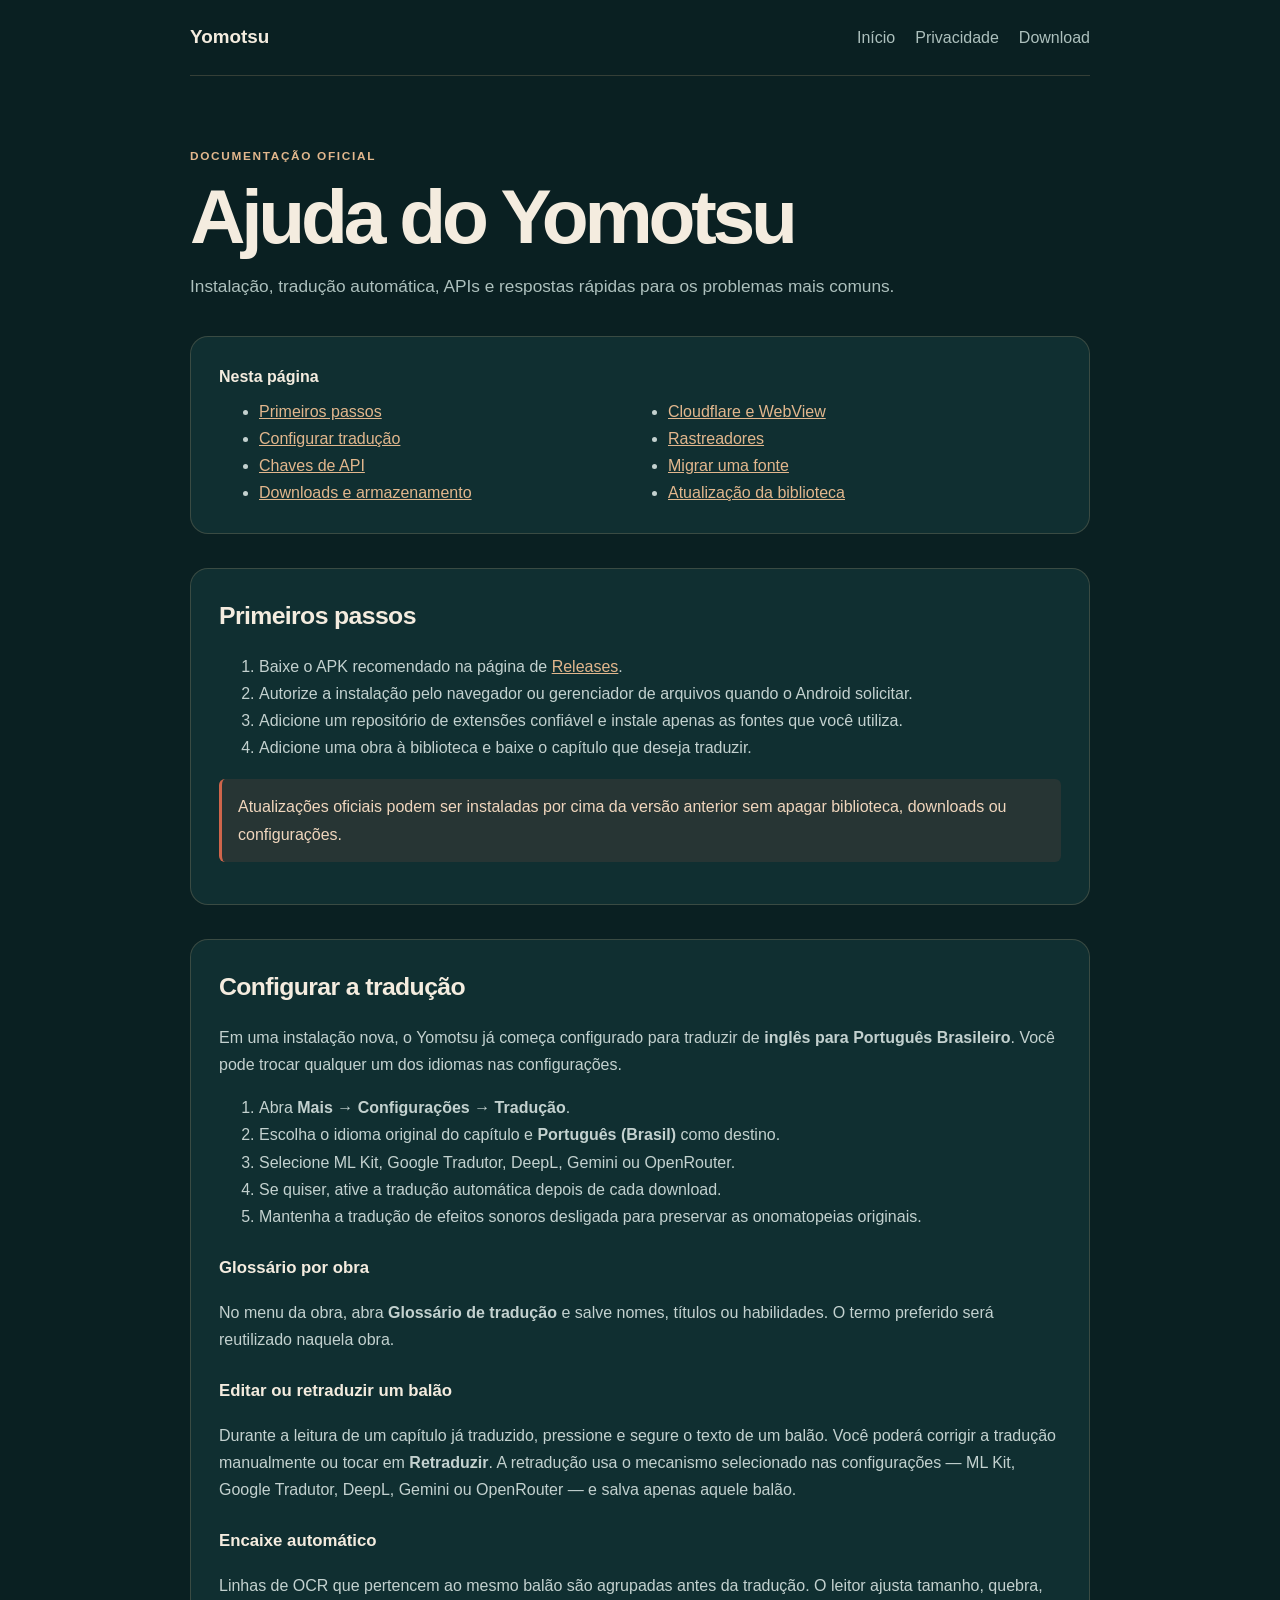
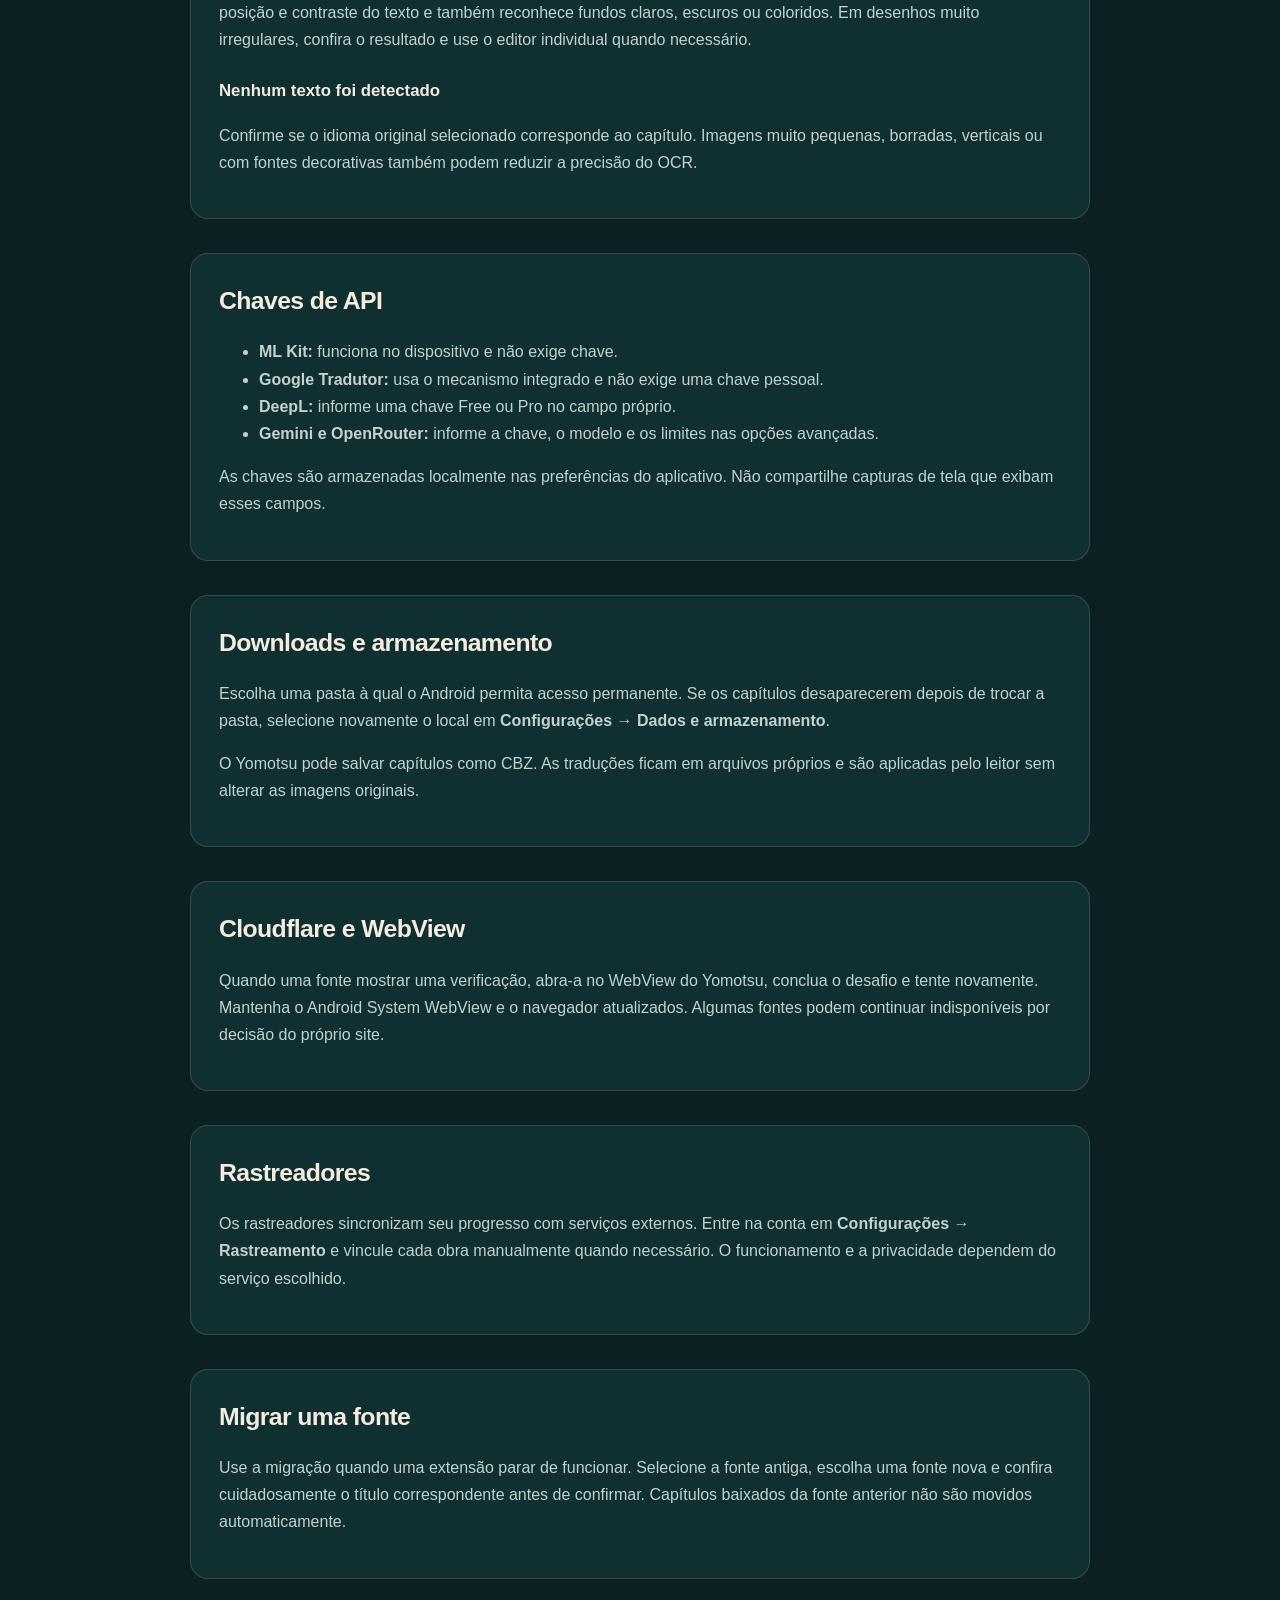
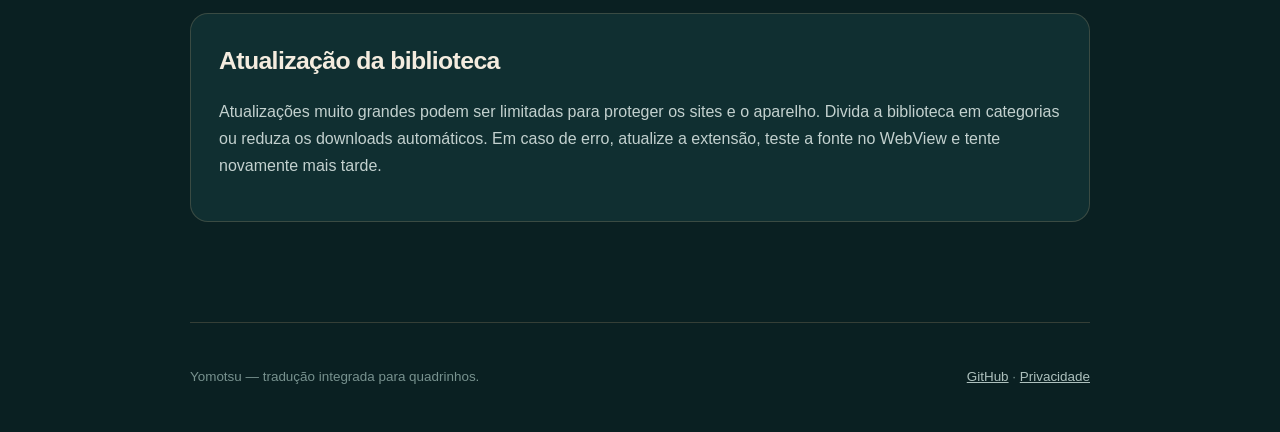
==== help.html @ a803210f "feat: publicação inicial do site yomotsu-app" ====
<!doctype html>
<html lang="pt-BR">
<head>
  <meta charset="utf-8">
  <meta name="viewport" content="width=device-width, initial-scale=1">
  <title>Ajuda — Yomotsu</title>
  <meta name="description" content="Guia em Português Brasileiro para instalar, configurar e solucionar problemas no Yomotsu.">
  <meta name="theme-color" content="#0a2022">
  <link rel="canonical" href="https://kiritsuguxs.github.io/Yomotsu-Oficial/help.html">
  <link rel="stylesheet" href="./docs.css">
</head>
<body>
  <header class="topbar shell">
    <a class="brand" href="./">Yomotsu</a>
    <nav aria-label="Navegação"><a href="./">Início</a><a href="./privacy.html">Privacidade</a><a href="https://github.com/kiritsuguxs/Yomotsu-Oficial/releases/latest">Download</a></nav>
  </header>
  <main class="shell">
    <p class="eyebrow">Documentação oficial</p>
    <h1>Ajuda do Yomotsu</h1>
    <p class="lead">Instalação, tradução automática, APIs e respostas rápidas para os problemas mais comuns.</p>

    <nav class="toc" aria-label="Índice desta página">
      <strong>Nesta página</strong>
      <ul>
        <li><a href="#getting-started">Primeiros passos</a></li>
        <li><a href="#translation">Configurar tradução</a></li>
        <li><a href="#api-keys">Chaves de API</a></li>
        <li><a href="#storage">Downloads e armazenamento</a></li>
        <li><a href="#cloudflare">Cloudflare e WebView</a></li>
        <li><a href="#tracking">Rastreadores</a></li>
        <li><a href="#source-migration">Migrar uma fonte</a></li>
        <li><a href="#library-update">Atualização da biblioteca</a></li>
      </ul>
    </nav>

    <section id="getting-started">
      <h2>Primeiros passos</h2>
      <ol>
        <li>Baixe o APK recomendado na página de <a href="https://github.com/kiritsuguxs/Yomotsu-Oficial/releases/latest">Releases</a>.</li>
        <li>Autorize a instalação pelo navegador ou gerenciador de arquivos quando o Android solicitar.</li>
        <li>Adicione um repositório de extensões confiável e instale apenas as fontes que você utiliza.</li>
        <li>Adicione uma obra à biblioteca e baixe o capítulo que deseja traduzir.</li>
      </ol>
      <p class="note">Atualizações oficiais podem ser instaladas por cima da versão anterior sem apagar biblioteca, downloads ou configurações.</p>
    </section>

    <section id="translation">
      <h2>Configurar a tradução</h2>
      <p>Em uma instalação nova, o Yomotsu já começa configurado para traduzir de <strong>inglês para Português Brasileiro</strong>. Você pode trocar qualquer um dos idiomas nas configurações.</p>
      <ol>
        <li>Abra <strong>Mais → Configurações → Tradução</strong>.</li>
        <li>Escolha o idioma original do capítulo e <strong>Português (Brasil)</strong> como destino.</li>
        <li>Selecione ML Kit, Google Tradutor, DeepL, Gemini ou OpenRouter.</li>
        <li>Se quiser, ative a tradução automática depois de cada download.</li>
        <li>Mantenha a tradução de efeitos sonoros desligada para preservar as onomatopeias originais.</li>
      </ol>
      <h3>Glossário por obra</h3>
      <p>No menu da obra, abra <strong>Glossário de tradução</strong> e salve nomes, títulos ou habilidades. O termo preferido será reutilizado naquela obra.</p>
      <h3>Editar ou retraduzir um balão</h3>
      <p>Durante a leitura de um capítulo já traduzido, pressione e segure o texto de um balão. Você poderá corrigir a tradução manualmente ou tocar em <strong>Retraduzir</strong>. A retradução usa o mecanismo selecionado nas configurações — ML Kit, Google Tradutor, DeepL, Gemini ou OpenRouter — e salva apenas aquele balão.</p>
      <h3>Encaixe automático</h3>
      <p>Linhas de OCR que pertencem ao mesmo balão são agrupadas antes da tradução. O leitor ajusta tamanho, quebra, posição e contraste do texto e também reconhece fundos claros, escuros ou coloridos. Em desenhos muito irregulares, confira o resultado e use o editor individual quando necessário.</p>
      <h3>Nenhum texto foi detectado</h3>
      <p>Confirme se o idioma original selecionado corresponde ao capítulo. Imagens muito pequenas, borradas, verticais ou com fontes decorativas também podem reduzir a precisão do OCR.</p>
    </section>

    <section id="api-keys">
      <h2>Chaves de API</h2>
      <ul>
        <li><strong>ML Kit:</strong> funciona no dispositivo e não exige chave.</li>
        <li><strong>Google Tradutor:</strong> usa o mecanismo integrado e não exige uma chave pessoal.</li>
        <li><strong>DeepL:</strong> informe uma chave Free ou Pro no campo próprio.</li>
        <li><strong>Gemini e OpenRouter:</strong> informe a chave, o modelo e os limites nas opções avançadas.</li>
      </ul>
      <p>As chaves são armazenadas localmente nas preferências do aplicativo. Não compartilhe capturas de tela que exibam esses campos.</p>
    </section>

    <section id="storage">
      <h2>Downloads e armazenamento</h2>
      <p>Escolha uma pasta à qual o Android permita acesso permanente. Se os capítulos desaparecerem depois de trocar a pasta, selecione novamente o local em <strong>Configurações → Dados e armazenamento</strong>.</p>
      <p>O Yomotsu pode salvar capítulos como CBZ. As traduções ficam em arquivos próprios e são aplicadas pelo leitor sem alterar as imagens originais.</p>
    </section>

    <section id="cloudflare">
      <h2>Cloudflare e WebView</h2>
      <p>Quando uma fonte mostrar uma verificação, abra-a no WebView do Yomotsu, conclua o desafio e tente novamente. Mantenha o Android System WebView e o navegador atualizados. Algumas fontes podem continuar indisponíveis por decisão do próprio site.</p>
    </section>

    <section id="tracking">
      <h2>Rastreadores</h2>
      <p>Os rastreadores sincronizam seu progresso com serviços externos. Entre na conta em <strong>Configurações → Rastreamento</strong> e vincule cada obra manualmente quando necessário. O funcionamento e a privacidade dependem do serviço escolhido.</p>
    </section>

    <section id="source-migration">
      <h2>Migrar uma fonte</h2>
      <p>Use a migração quando uma extensão parar de funcionar. Selecione a fonte antiga, escolha uma fonte nova e confira cuidadosamente o título correspondente antes de confirmar. Capítulos baixados da fonte anterior não são movidos automaticamente.</p>
    </section>

    <section id="library-update">
      <h2>Atualização da biblioteca</h2>
      <p>Atualizações muito grandes podem ser limitadas para proteger os sites e o aparelho. Divida a biblioteca em categorias ou reduza os downloads automáticos. Em caso de erro, atualize a extensão, teste a fonte no WebView e tente novamente mais tarde.</p>
    </section>
  </main>
  <footer class="footer shell"><span>Yomotsu — tradução integrada para quadrinhos.</span><span><a href="https://github.com/kiritsuguxs/Yomotsu-Oficial">GitHub</a> · <a href="./privacy.html">Privacidade</a></span></footer>
</body>
</html>
---- docs.css ----
:root {
  --deep: #0a2022;
  --panel: #102f31;
  --coral: #cf654b;
  --sand: #e2b78d;
  --paper: #f4ecdf;
  --muted: #adc0bd;
  --line: rgba(226, 183, 141, .2);
}

* { box-sizing: border-box; }
html { scroll-behavior: smooth; }
body {
  margin: 0;
  background: var(--deep);
  color: var(--paper);
  font-family: Arial, Helvetica, sans-serif;
  line-height: 1.7;
}
a { color: var(--sand); }
.shell { width: min(900px, calc(100% - 36px)); margin-inline: auto; }
.topbar {
  min-height: 76px;
  display: flex;
  align-items: center;
  justify-content: space-between;
  gap: 24px;
  border-bottom: 1px solid var(--line);
}
.brand { color: var(--paper); text-decoration: none; font-size: 1.18rem; font-weight: 800; }
.topbar nav { display: flex; gap: 20px; }
.topbar nav a { color: var(--muted); text-decoration: none; }
.topbar nav a:hover { color: white; }
main { padding-block: 70px 100px; }
.eyebrow {
  margin: 0 0 12px;
  color: var(--sand);
  font-size: .74rem;
  font-weight: 800;
  letter-spacing: .14em;
  text-transform: uppercase;
}
h1 { margin: 0; font-size: clamp(2.6rem, 8vw, 4.8rem); line-height: 1; letter-spacing: -.055em; }
.lead { max-width: 720px; color: var(--muted); font-size: 1.08rem; }
.toc, section {
  margin-top: 34px;
  padding: 26px 28px;
  background: var(--panel);
  border: 1px solid var(--line);
  border-radius: 18px;
}
.toc strong { display: block; margin-bottom: 8px; }
.toc ul { columns: 2; margin-block: 0; }
h2 { margin: 0 0 10px; font-size: 1.55rem; letter-spacing: -.025em; }
h3 { margin: 24px 0 6px; font-size: 1.05rem; }
p, li { color: #c3d1cf; }
code {
  padding: 2px 6px;
  color: #fff5ed;
  background: rgba(207, 101, 75, .22);
  border-radius: 5px;
}
.note {
  margin-top: 18px;
  padding: 14px 16px;
  color: #f0d6bd;
  background: rgba(207, 101, 75, .12);
  border-left: 3px solid var(--coral);
  border-radius: 6px;
}
.footer {
  min-height: 110px;
  display: flex;
  align-items: center;
  justify-content: space-between;
  gap: 24px;
  color: #78928f;
  border-top: 1px solid var(--line);
  font-size: .84rem;
}
.footer a { color: var(--muted); }

@media (max-width: 650px) {
  .topbar nav { gap: 12px; font-size: .85rem; }
  main { padding-block: 50px 74px; }
  .toc, section { padding: 22px 20px; }
  .toc ul { columns: 1; }
  .footer { flex-direction: column; justify-content: center; padding-block: 28px; }
}
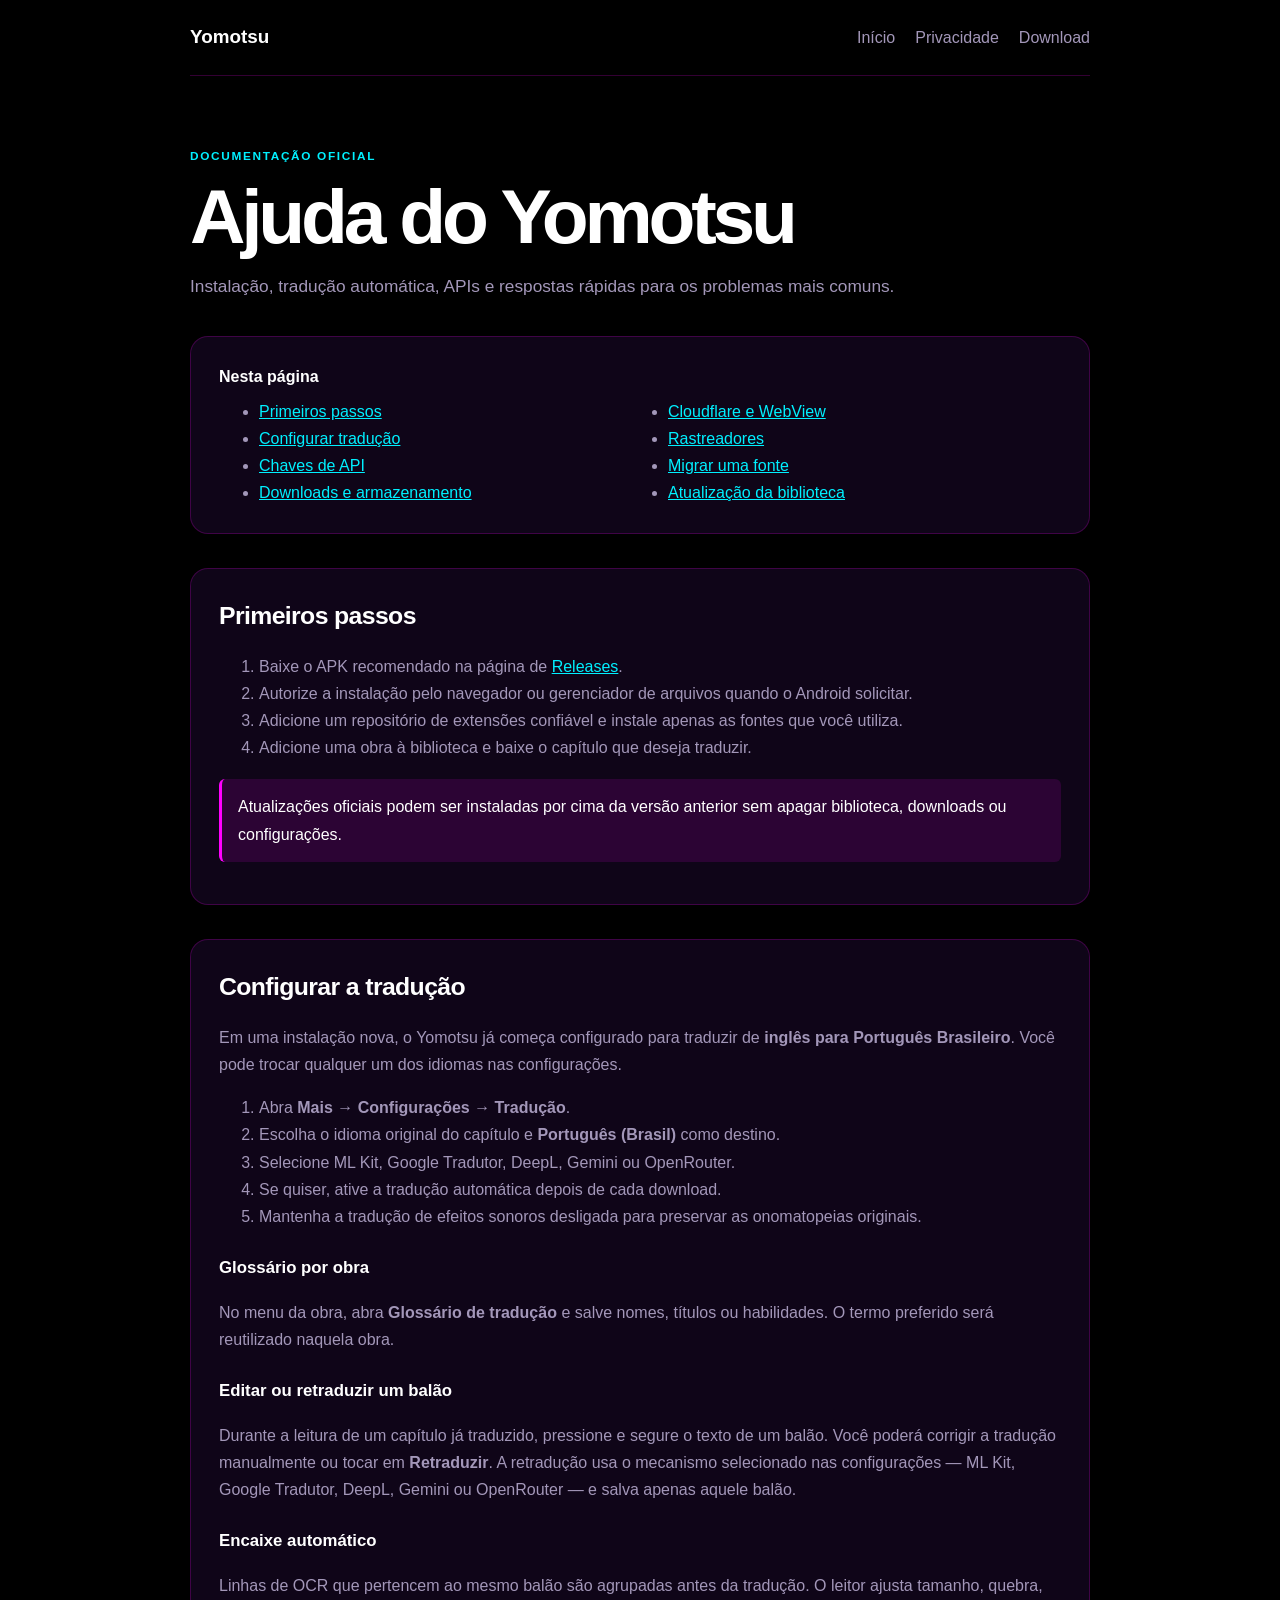
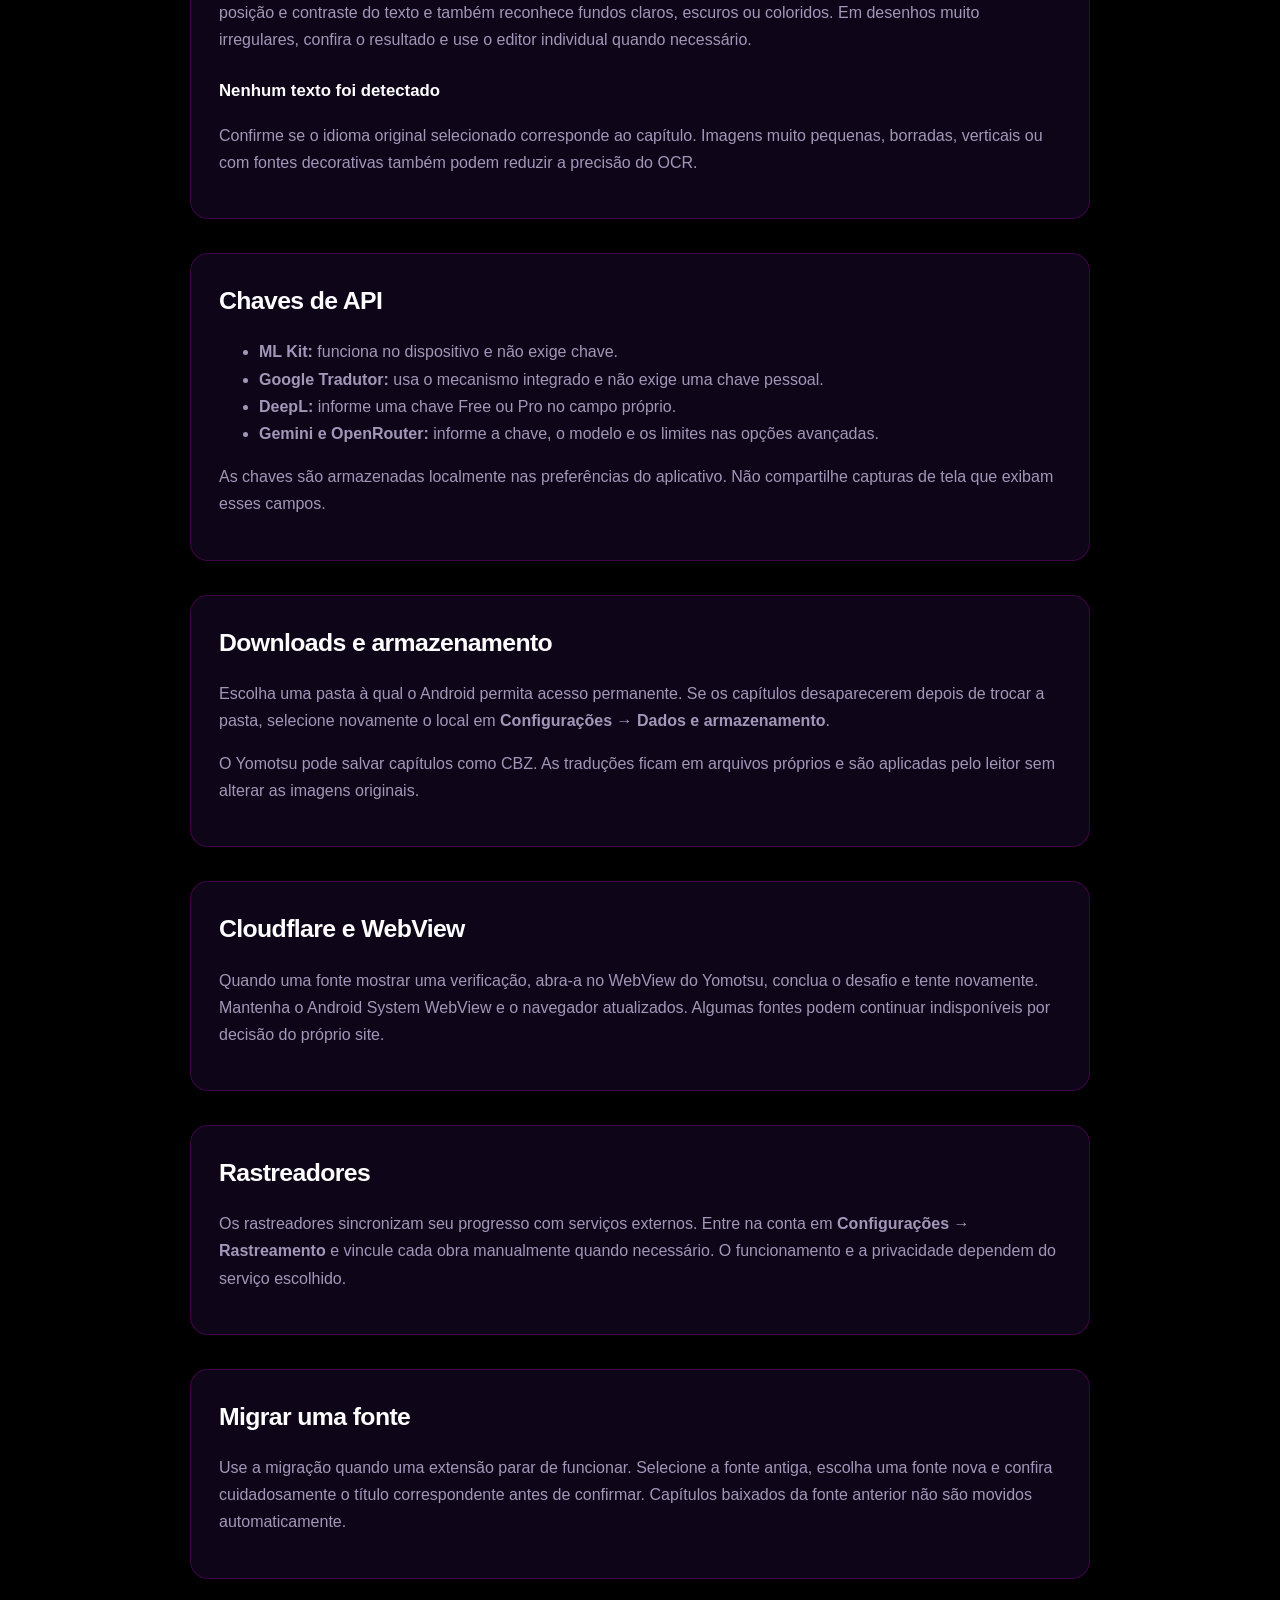
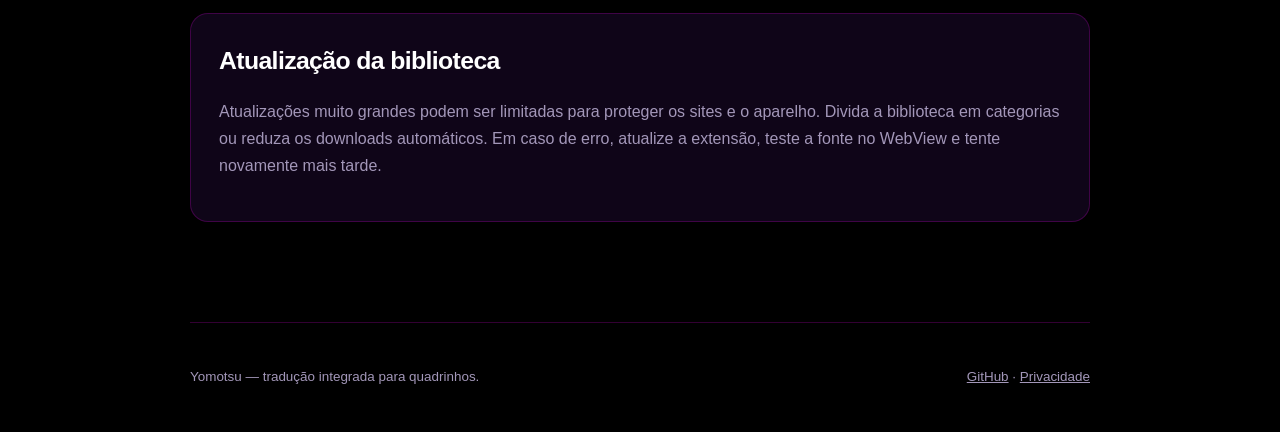
==== commit e97d9374: "style: fix dark mode contrast for FAQ and Features sections" ====
--- a/help.html
+++ b/help.html
@@ -5,8 +5,8 @@
   <meta name="viewport" content="width=device-width, initial-scale=1">
   <title>Ajuda — Yomotsu</title>
   <meta name="description" content="Guia em Português Brasileiro para instalar, configurar e solucionar problemas no Yomotsu.">
-  <meta name="theme-color" content="#0a2022">
-  <link rel="canonical" href="https://kiritsuguxs.github.io/Yomotsu-Oficial/help.html">
+  <meta name="theme-color" content="#000000">
+  <link rel="canonical" href="https://yomotsu-app.github.io/help.html">
   <link rel="stylesheet" href="./docs.css">
 </head>
 <body>
--- a/docs.css
+++ b/docs.css
@@ -1,11 +1,11 @@
 :root {
-  --deep: #0a2022;
-  --panel: #102f31;
-  --coral: #cf654b;
-  --sand: #e2b78d;
-  --paper: #f4ecdf;
-  --muted: #adc0bd;
-  --line: rgba(226, 183, 141, .2);
+  --deep: #000000;
+  --panel: #0f0518;
+  --coral: #ff00ff;
+  --sand: #00f0ff;
+  --paper: #ffffff;
+  --muted: #a397b9;
+  --line: rgba(255, 0, 255, 0.2);
 }
 
 * { box-sizing: border-box; }
@@ -53,18 +53,18 @@
 .toc ul { columns: 2; margin-block: 0; }
 h2 { margin: 0 0 10px; font-size: 1.55rem; letter-spacing: -.025em; }
 h3 { margin: 24px 0 6px; font-size: 1.05rem; }
-p, li { color: #c3d1cf; }
+p, li { color: #a397b9; }
 code {
   padding: 2px 6px;
-  color: #fff5ed;
-  background: rgba(207, 101, 75, .22);
+  color: #ffffff;
+  background: rgba(255, 0, 255, .22);
   border-radius: 5px;
 }
 .note {
   margin-top: 18px;
   padding: 14px 16px;
-  color: #f0d6bd;
-  background: rgba(207, 101, 75, .12);
+  color: #ffffff;
+  background: rgba(255, 0, 255, .12);
   border-left: 3px solid var(--coral);
   border-radius: 6px;
 }
@@ -74,7 +74,7 @@
   align-items: center;
   justify-content: space-between;
   gap: 24px;
-  color: #78928f;
+  color: #a397b9;
   border-top: 1px solid var(--line);
   font-size: .84rem;
 }
